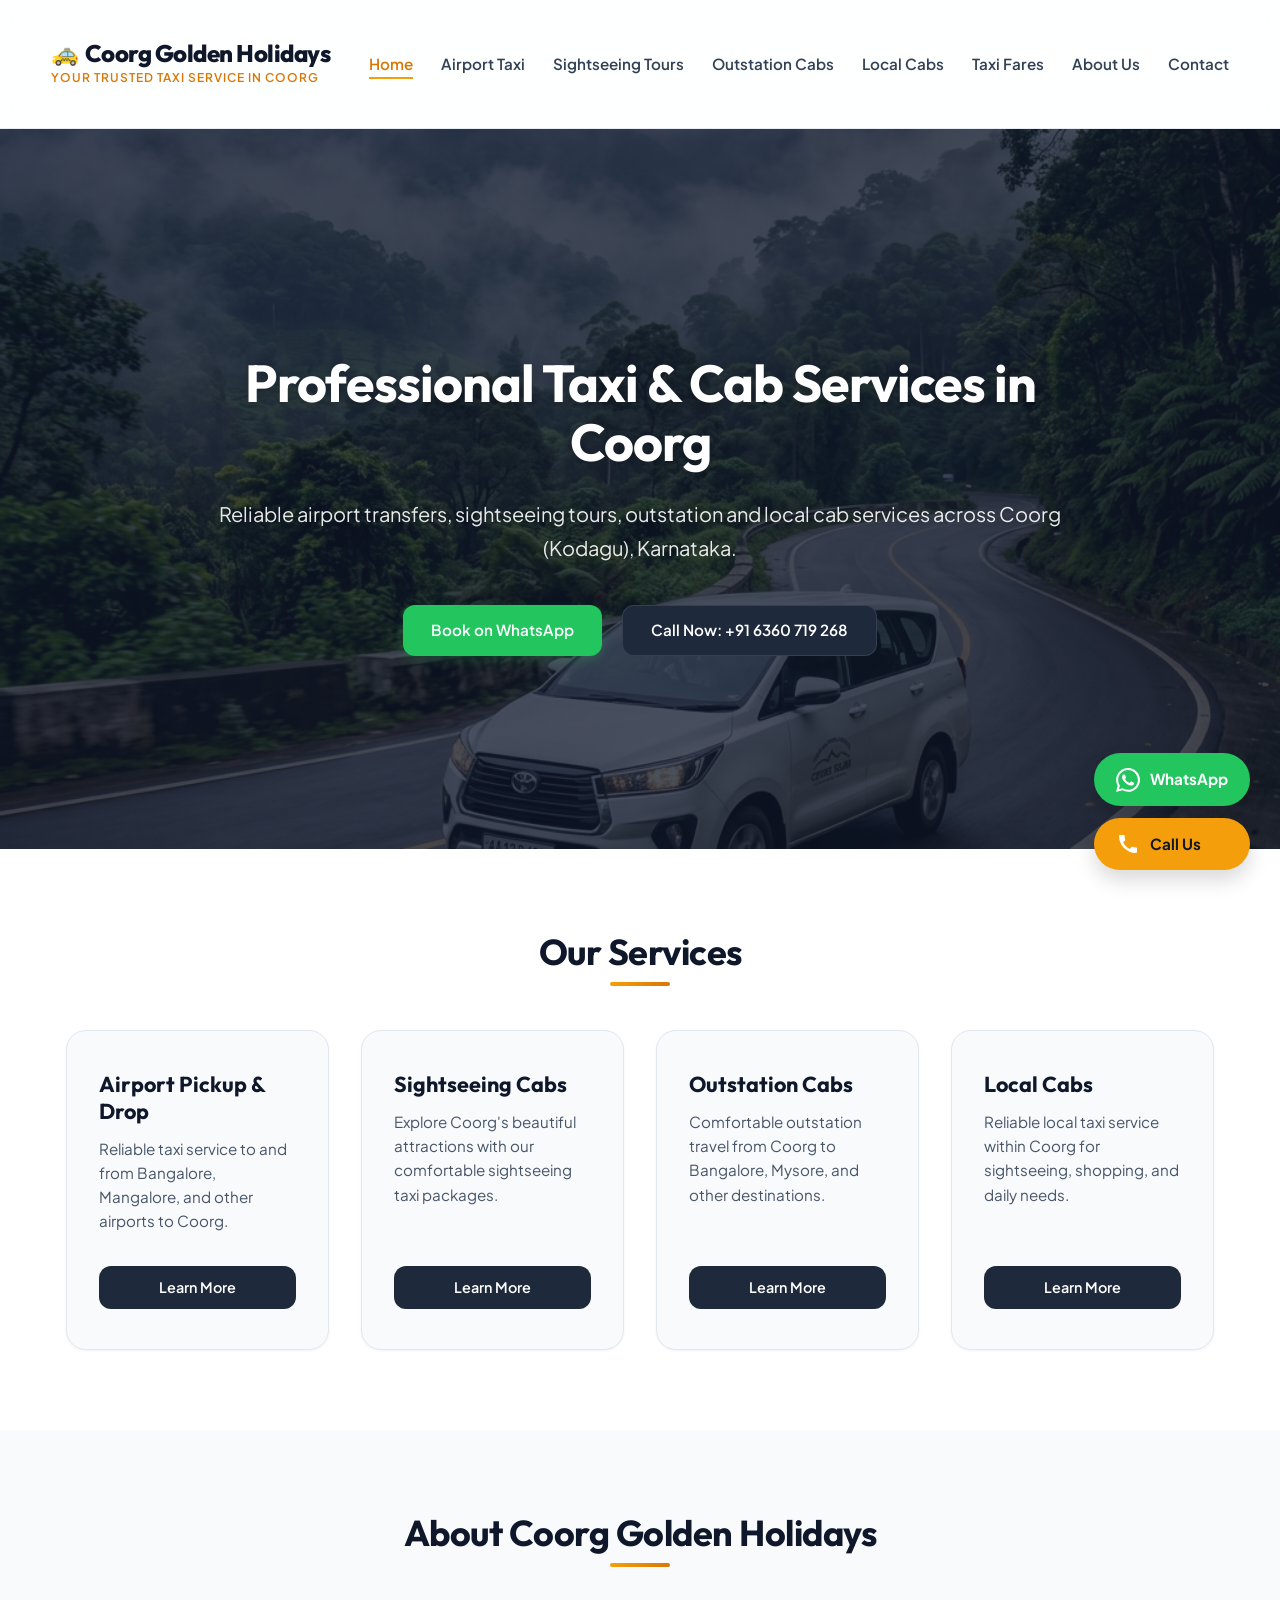
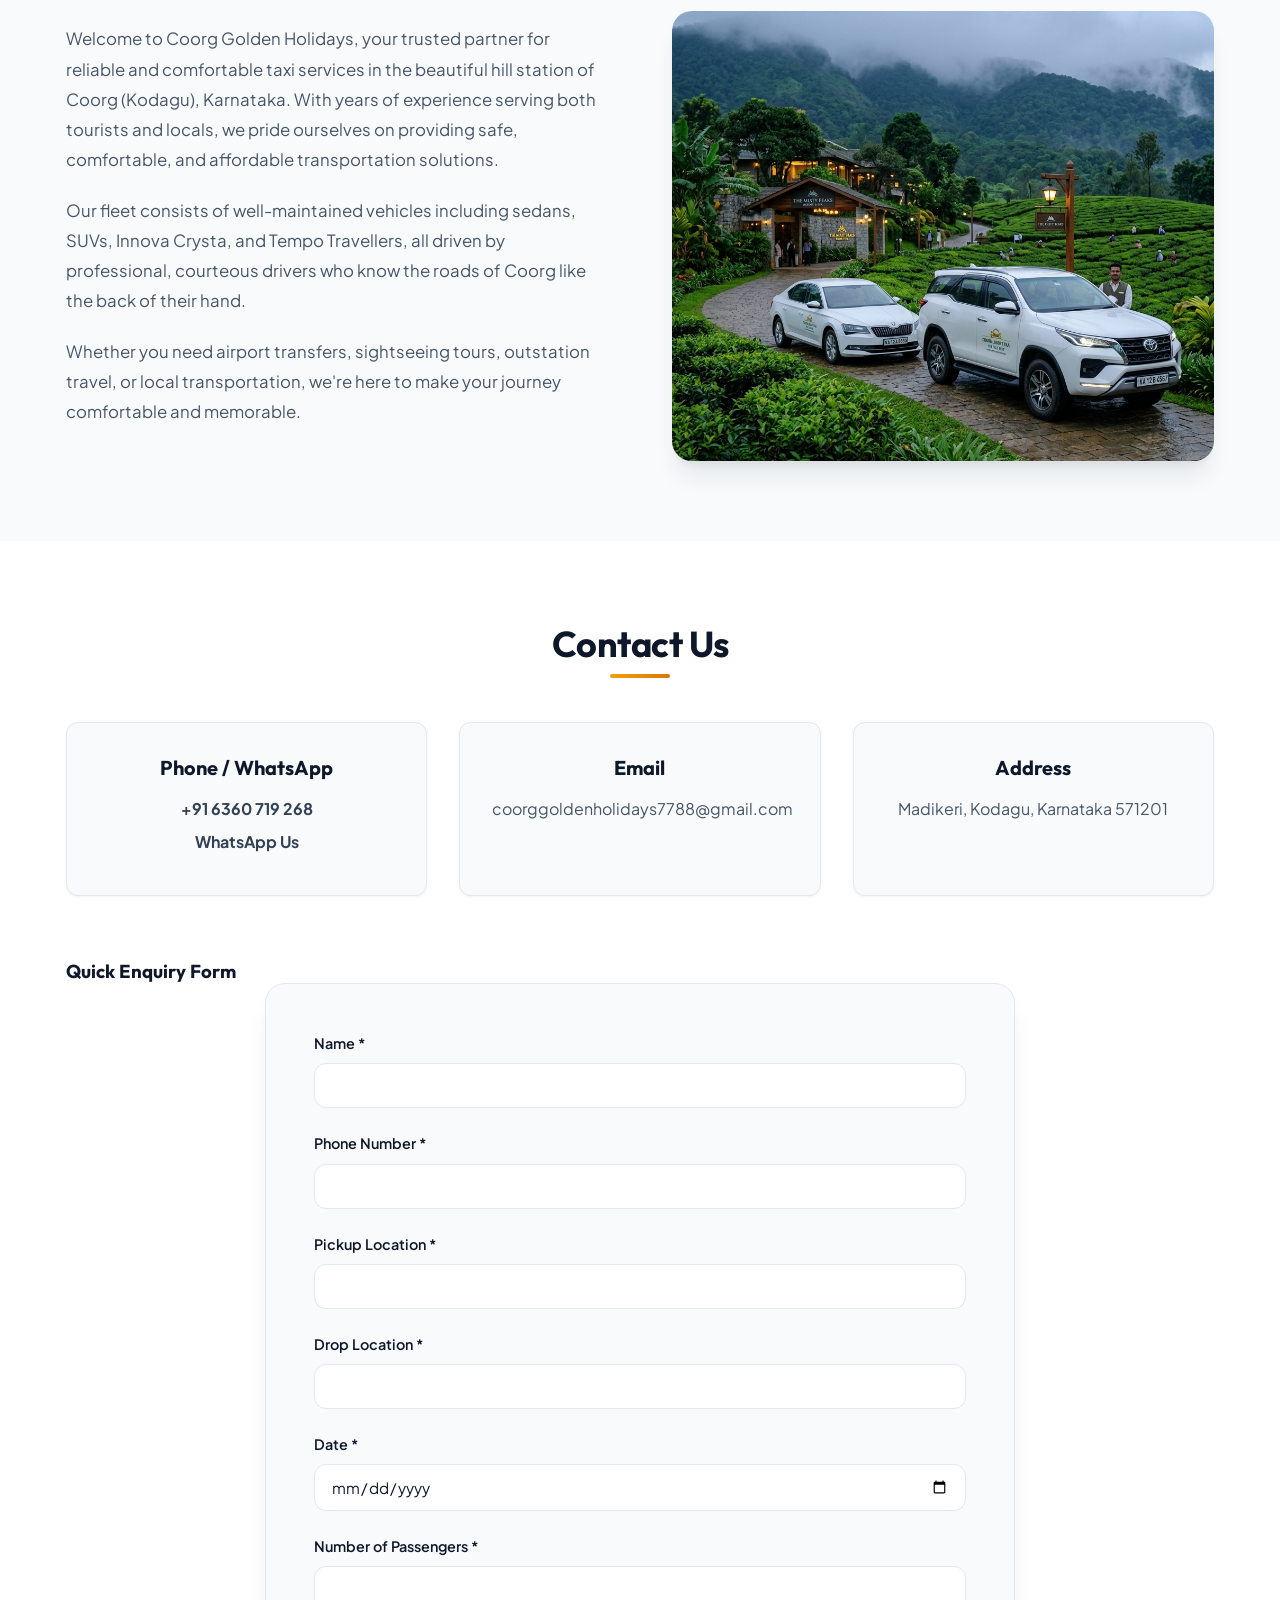
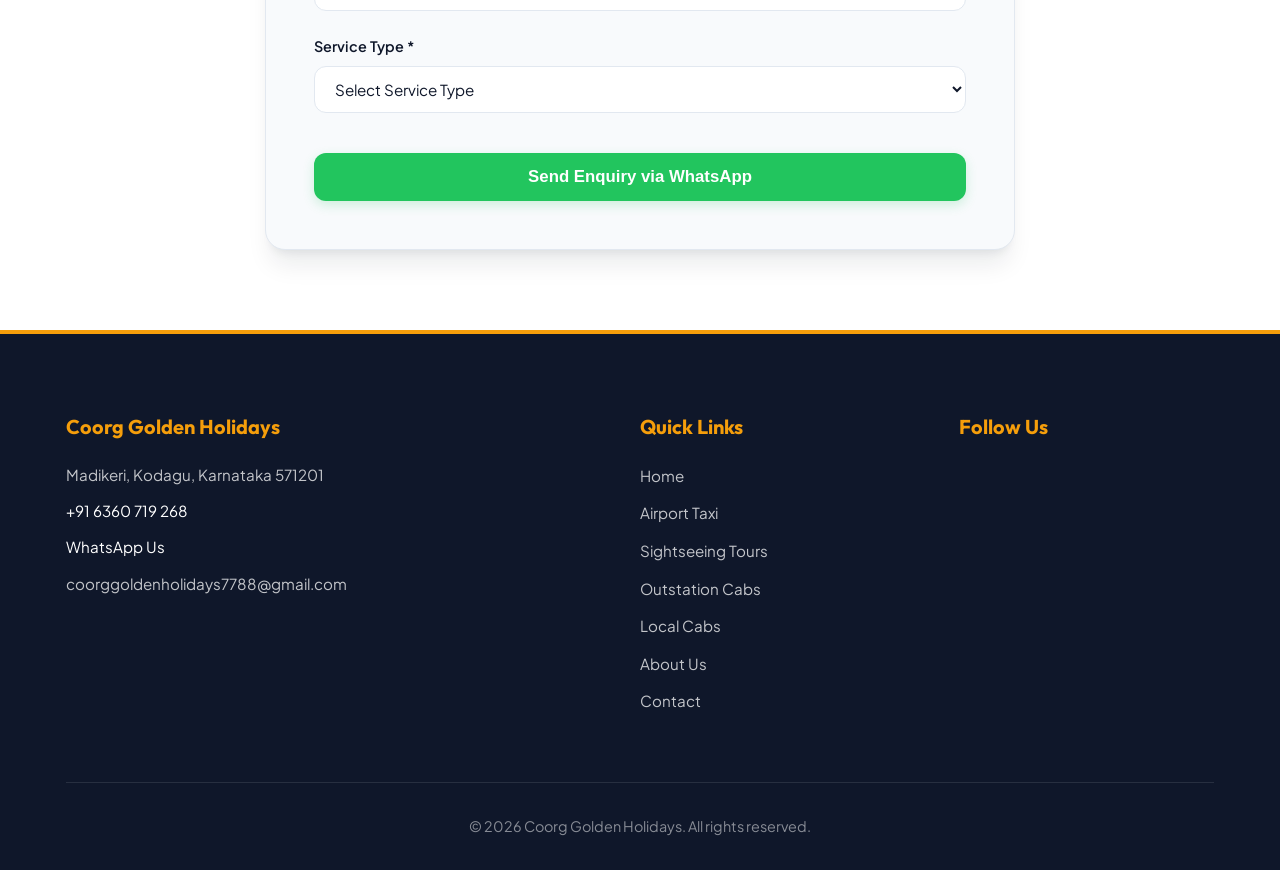
==== index.html @ 6ecfc093 "first commit" ====
<!DOCTYPE html>
<html lang="en">

<head>
    <meta charset="UTF-8">
    <meta name="viewport" content="width=device-width, initial-scale=1.0">
    <title>Coorg Golden Holidays</title>
    <meta name="description"
        content="Professional taxi and cab rental services in Coorg (Kodagu), Karnataka. Airport transfers, sightseeing tours, outstation and local cabs.">
    <link rel="canonical" href="https://coorggoldenholidays.github.io/">
    <meta property="og:title" content="Coorg Golden Holidays">
    <meta property="og:description"
        content="Professional taxi and cab rental services in Coorg (Kodagu), Karnataka. Airport transfers, sightseeing tours, outstation and local cabs.">
    <meta property="og:image" content="https://coorggoldenholidays.github.io/assets/images/hero.png">
    <meta property="og:url" content="https://coorggoldenholidays.github.io/">
    <meta property="og:type" content="website">
    <link rel="stylesheet" href="assets/css/styles.css">
    <script src="assets/js/script.js" defer></script>
    <!-- Schema.org markup for LocalBusiness -->
    <script type="application/ld+json">
    {
      "@context": "https://schema.org/",
      "@type": "LocalBusiness",
      "name": "Coorg Golden Holidays",
      "url": "https://coorggoldenholidays.github.io/",
      "logo": "https://coorggoldenholidays.github.io/assets/images/hero.png",
      "image": "https://coorggoldenholidays.github.io/assets/images/hero.png",
      "address": {
        "@type": "PostalAddress",
        "streetAddress": "Madikeri",
        "addressLocality": "Kodagu",
        "addressRegion": "Karnataka",
        "postalCode": "571201",
        "addressCountry": "IN"
      },
      "geo": {
        "@type": "GeoCoordinates",
        "latitude": "12.4214",
        "longitude": "75.7303"
      },
      "telephone": "+91-6360719268",
      "url": "https://coorggoldenholidays.github.io/",
      "sameAs": [
        "https://www.google.com/search?q=Coorg+Golden+Holidays"
      ],
      "priceRange": "₹500-₹10000",
      "servesArea": [
        "Coorg",
        "Madikeri",
        "Kushalnagar",
        "Virajpet",
        "Somwarpet",
        "Bangalore",
        "Mysore",
        "Mangalore",
        "Hassan",
        "Coorg",
        "Kodagu"
      ],
      "openingHours": "Mo, Tu, We, Th, Fr, Sa, Su 00:00-24:00",
      "contactPoint": {
        "@type": "ContactPoint",
        "telephone": "+91-6360719268",
        "contactType": "Customer Service"
      }
    }
    </script>
</head>

<body>
    <header>
        <div class="container">
            <a href="index.html" class="logo-link"><div class="logo">
                <h1>Coorg Golden Holidays</h1>
                <p>Your Trusted Taxi Service in Coorg</p>
            </div></a>
            <nav>
                <ul>
                    <li><a href="index.html">Home</a></li>
                    <li><a href="airport-taxi-coorg.html">Airport Taxi</a></li>
                    <li><a href="coorg-sightseeing-taxi.html">Sightseeing Tours</a></li>
                    <li><a href="outstation-cabs-coorg.html">Outstation Cabs</a></li>
                    <li><a href="local-taxi-madikeri.html">Local Cabs</a></li>
                    <li><a href="taxi-fare-coorg.html">Taxi Fares</a></li>
                    <li><a href="about.html">About Us</a></li>
                    <li><a href="contact.html">Contact</a></li>
                </ul>
            </nav>
        </div>
    </header>

    <main>
        <section id="home" class="hero">
            <div class="hero-content">
                <h1>Professional Taxi & Cab Services in Coorg</h1>
                <p>Reliable airport transfers, sightseeing tours, outstation and local cab services across Coorg
                    (Kodagu), Karnataka.</p>
                <div class="cta-buttons">
                    <a href="https://wa.me/916360719268?text=Hello%20Coorg%20Golden%20Holidays%2C%20I%20would%20like%20to%20book%20a%20taxi%20service."
                        class="whatsapp-btn">Book on WhatsApp</a>
                    <a href="tel:+916360719268" class="call-btn">Call Now: +91 6360 719 268</a>
                </div>
            </div>
        </section>

        <section id="services">
            <div class="container">
                <h2>Our Services</h2>
                <div class="services-grid">
                    <div class="service-card">
                        <h3>Airport Pickup & Drop</h3>
                        <p>Reliable taxi service to and from Bangalore, Mangalore, and other airports to Coorg.</p>
                        <a href="airport-taxi-coorg.html" class="btn-learn-more">Learn More</a>
                    </div>
                    <div class="service-card">
                        <h3>Sightseeing Cabs</h3>
                        <p>Explore Coorg's beautiful attractions with our comfortable sightseeing taxi packages.</p>
                        <a href="coorg-sightseeing-taxi.html" class="btn-learn-more">Learn More</a>
                    </div>
                    <div class="service-card">
                        <h3>Outstation Cabs</h3>
                        <p>Comfortable outstation travel from Coorg to Bangalore, Mysore, and other destinations.</p>
                        <a href="outstation-cabs-coorg.html" class="btn-learn-more">Learn More</a>
                    </div>
                    <div class="service-card">
                        <h3>Local Cabs</h3>
                        <p>Reliable local taxi service within Coorg for sightseeing, shopping, and daily needs.</p>
                        <a href="local-taxi-madikeri.html" class="btn-learn-more">Learn More</a>
                    </div>
                </div>
            </div>
        </section>

        <section id="about">
            <div class="container">
                <h2>About Coorg Golden Holidays</h2>
                <div class="about-content">
                    <div class="about-text">
                        <p>Welcome to Coorg Golden Holidays, your trusted partner for reliable and comfortable taxi
                            services in the beautiful hill station of Coorg (Kodagu), Karnataka. With years of
                            experience serving both tourists and locals, we pride ourselves on providing safe,
                            comfortable, and affordable transportation solutions.</p>
                        <p>Our fleet consists of well-maintained vehicles including sedans, SUVs, Innova Crysta, and
                            Tempo Travellers, all driven by professional, courteous drivers who know the roads of Coorg
                            like the back of their hand.</p>
                        <p>Whether you need airport transfers, sightseeing tours, outstation travel, or local
                            transportation, we're here to make your journey comfortable and memorable.</p>
                    </div>
                    <div class="about-image">
                        <img src="assets/images/about.png" alt="Coorg Golden Holidays Taxi Service in Coorg">
                    </div>
                </div>
            </div>
        </section>

        <section id="contact">
            <div class="container">
                <h2>Contact Us</h2>
                <div class="contact-info">
                    <div class="contact-item">
                        <h3>Phone / WhatsApp</h3>
                        <p><a href="tel:+916360719268">+91 6360 719 268</a></p>
                        <p><a href="https://wa.me/916360719268">WhatsApp Us</a></p>
                    </div>
                    <div class="contact-item">
                        <h3>Email</h3>
                        <p>coorggoldenholidays7788@gmail.com</p>
                    </div>
                    <div class="contact-item">
                        <h3>Address</h3>
                        <p>Madikeri, Kodagu, Karnataka 571201</p>
                    </div>
                </div>

                <h3>Quick Enquiry Form</h3>
                <form id="whatsapp-form" class="whatsapp-form">
                    <div class="form-group">
                        <label for="name">Name *</label>
                        <input type="text" id="name" name="name" required>
                    </div>
                    <div class="form-group">
                        <label for="phone">Phone Number *</label>
                        <input type="tel" id="phone" name="phone" required>
                    </div>
                    <div class="form-group">
                        <label for="pickup">Pickup Location *</label>
                        <input type="text" id="pickup" name="pickup" required>
                    </div>
                    <div class="form-group">
                        <label for="drop">Drop Location *</label>
                        <input type="text" id="drop" name="drop" required>
                    </div>
                    <div class="form-group">
                        <label for="date">Date *</label>
                        <input type="date" id="date" name="date" required>
                    </div>
                    <div class="form-group">
                        <label for="passengers">Number of Passengers *</label>
                        <input type="number" id="passengers" name="passengers" min="1" required>
                    </div>
                    <div class="form-group">
                        <label for="service">Service Type *</label>
                        <select id="service" name="service" required>
                            <option value="">Select Service Type</option>
                            <option value="airport">Airport Pickup & Drop</option>
                            <option value="sightseeing">Sightseeing Cabs / Tour Packages</option>
                            <option value="outstation">Outstation Cabs</option>
                            <option value="local">Local Cabs</option>
                        </select>
                    </div>
                    <button type="submit" class="whatsapp-btn">Send Enquiry via WhatsApp</button>
                </form>
            </div>
        </section>
    </main>

    <footer>
        <div class="container">
            <div class="footer-content">
                <div class="footer-info">
                    <h3>Coorg Golden Holidays</h3>
                    <p>Madikeri, Kodagu, Karnataka 571201</p>
                    <p><a href="tel:+916360719268">+91 6360 719 268</a></p>
                    <p><a href="https://wa.me/916360719268">WhatsApp Us</a></p>
                    <p>coorggoldenholidays7788@gmail.com</p>
                </div>
                <div class="footer-links">
                    <h3>Quick Links</h3>
                    <ul>
                        <li><a href="index.html">Home</a></li>
                        <li><a href="airport-taxi-coorg.html">Airport Taxi</a></li>
                        <li><a href="coorg-sightseeing-taxi.html">Sightseeing Tours</a></li>
                        <li><a href="outstation-cabs-coorg.html">Outstation Cabs</a></li>
                        <li><a href="local-taxi-madikeri.html">Local Cabs</a></li>
                        <li><a href="about.html">About Us</a></li>
                        <li><a href="contact.html">Contact</a></li>
                    </ul>
                </div>
                <div class="footer-social">
                    <h3>Follow Us</h3>
                    <!-- Social media icons would go here -->
                </div>
            </div>
            <div class="footer-bottom">
                <p>&copy; 2025 Coorg Golden Holidays. All rights reserved.</p>
            </div>
        </div>
    </footer>

    <!-- Sticky WhatsApp and Call Buttons -->
    <div class="sticky-buttons">
        <a href="https://wa.me/916360719268" class="whatsapp-sticky">
            <svg width="24" height="24" viewBox="0 0 24 24" fill="white" xmlns="http://www.w3.org/2000/svg">
                <path
                    d="M17.472 14.382c-.297-.149-1.758-.867-2.03-.967-.273-.099-.471-.148-.67.15-.197.297-.767.966-.94 1.164-.173.199-.347.223-.644.075-.297-.15-1.255-.463-2.39-1.475-.883-.788-1.48-1.761-1.653-2.059-.173-.297-.018-.458.13-.606.134-.133.298-.347.446-.52.149-.174.198-.298.298-.497.099-.198.05-.371-.025-.52-.075-.149-.669-1.612-.916-2.207-.242-.579-.487-.5-.669-.51-.173-.008-.371-.01-.57-.01-.198 0-.52.074-.792.372-.272.297-1.04 1.016-1.04 2.479 0 1.462 1.065 2.875 1.213 3.074.149.198 2.096 3.2 5.077 4.487.709.306 1.262.489 1.694.625.712.227 1.36.195 1.871.118.571-.085 1.758-.719 2.006-1.413.248-.694.248-1.289.173-1.413-.074-.124-.272-.198-.57-.347m-5.421 7.403h-.004a9.87 9.87 0 01-5.031-1.378l-.361-.214-3.741.982.998-3.648-.235-.374a9.86 9.86 0 01-1.51-5.26c.001-5.45 4.436-9.884 9.888-9.884 2.64 0 5.122 1.03 6.988 2.898a9.825 9.825 0 012.893 6.994c-.003 5.45-4.437 9.884-9.885 9.884m8.413-18.297A11.815 11.815 0 0012.05 0C5.495 0 .16 5.335.157 11.892c0 2.096.547 4.142 1.588 5.945L.057 24l6.305-1.654a11.882 11.882 0 005.683 1.448h.005c6.554 0 11.89-5.335 11.893-11.893a11.821 11.821 0 00-3.48-8.413Z" />
            </svg>
            WhatsApp
        </a>
        <a href="tel:+916360719268" class="call-sticky">
            <svg width="24" height="24" viewBox="0 0 24 24" fill="white" xmlns="http://www.w3.org/2000/svg">
                <path
                    d="M20.01 15.38c-1.23 0-2.42-.2-3.53-.56-.35-.12-.74-.03-1.01.24l-1.57 1.97c-2.83-1.35-5.48-3.9-6.89-6.83l1.95-1.66c.27-.28.35-.67.24-1.02-.37-1.11-.56-2.3-.56-3.53 0-.54-.45-.99-.99-.99H4.19C3.65 3 3 3.24 3 3.99 3 13.28 10.73 21 20.01 21c.71 0 .99-.63.99-1.18v-3.45c0-.54-.45-.99-.99-.99z" />
            </svg>
            Call Us
        </a>
    </div>

    <script>
        document.getElementById('whatsapp-form').addEventListener('submit', function (e) {
            e.preventDefault();

            const name = document.getElementById('name').value;
            const phone = document.getElementById('phone').value;
            const pickup = document.getElementById('pickup').value;
            const drop = document.getElementById('drop').value;
            const date = document.getElementById('date').value;
            const passengers = document.getElementById('passengers').value;
            const service = document.getElementById('service').value;

            let serviceText = '';
            switch (service) {
                case 'airport':
                    serviceText = 'Airport Pickup & Drop';
                    break;
                case 'sightseeing':
                    serviceText = 'Sightseeing Cabs / Tour Packages';
                    break;
                case 'outstation':
                    serviceText = 'Outstation Cabs';
                    break;
                case 'local':
                    serviceText = 'Local Cabs';
                    break;
                default:
                    serviceText = 'Taxi Service';
            }

            const message = `Hello Coorg Golden Holidays,
            
Name: ${name}
Phone: ${phone}
Pickup Location: ${pickup}
Drop Location: ${drop}
Date: ${date}
Number of Passengers: ${passengers}
Service Type: ${serviceText}

Please provide availability and fare details.`;

            const encodedMessage = encodeURIComponent(message);
            const whatsappUrl = `https://wa.me/916360719268?text=${encodedMessage}`;

            window.open(whatsappUrl, '_blank');
        });
    </script>
</body>

</html>
---- assets/css/styles.css ----
@import url('https://fonts.googleapis.com/css2?family=Outfit:wght@300;400;500;600;700;800&family=Plus+Jakarta+Sans:wght@300;400;500;600;700;800&display=swap');

/* CSS Reset & Base */
* {
    margin: 0;
    padding: 0;
    box-sizing: border-box;
}

:root {
    --primary-color: #0f172a; /* Deep Slate 900 */
    --primary-light: #1e293b; /* Slate 800 */
    --primary-muted: #334155; /* Slate 700 */
    --accent-color: #f59e0b; /* Amber 500 (Taxi Yellow/Gold) */
    --accent-hover: #d97706; /* Amber 600 */
    --accent-light: #fef3c7; /* Amber 100 */
    --success-color: #22c55e; /* WhatsApp Green */
    --success-hover: #16a34a; 
    --text-color: #475569; /* Slate 600 */
    --text-dark: #0f172a; 
    --text-light: #94a3b8; /* Slate 400 */
    --light-bg: #f8fafc; /* Slate 50 */
    --border-color: #e2e8f0; /* Slate 200 */
    --white: #ffffff;
    --shadow-sm: 0 1px 3px rgba(0,0,0,0.05);
    --shadow: 0 10px 15px -3px rgba(0,0,0,0.05), 0 4px 6px -4px rgba(0,0,0,0.05);
    --shadow-lg: 0 20px 25px -5px rgba(15, 23, 42, 0.08), 0 8px 10px -6px rgba(15, 23, 42, 0.08);
    --border-radius: 12px;
    --border-radius-lg: 20px;
    --transition: all 0.3s cubic-bezier(0.4, 0, 0.2, 1);
    --font-primary: 'Plus Jakarta Sans', sans-serif;
    --font-heading: 'Outfit', sans-serif;
}

body {
    font-family: var(--font-primary);
    line-height: 1.6;
    color: var(--text-color);
    background-color: var(--light-bg);
    overflow-x: hidden;
}

.container {
    width: 92%;
    max-width: 1200px;
    margin: 0 auto;
    padding: 0 15px;
}

h1, h2, h3, h4, h5, h6 {
    font-family: var(--font-heading);
    color: var(--text-dark);
    font-weight: 700;
    line-height: 1.25;
}

a {
    text-decoration: none;
    color: inherit;
    transition: var(--transition);
}

img {
    max-width: 100%;
    height: auto;
    display: block;
}

/* Section Common Styling */
section {
    padding: 5rem 0;
}

section h2 {
    font-size: 2.25rem;
    text-align: center;
    margin-bottom: 3.5rem;
    position: relative;
    letter-spacing: -0.5px;
}

section h2::after {
    content: '';
    position: absolute;
    bottom: -12px;
    left: 50%;
    transform: translateX(-50%);
    width: 60px;
    height: 4px;
    background: linear-gradient(90deg, var(--accent-color), var(--accent-hover));
    border-radius: 2px;
}

/* Button & Call-to-Actions */
.btn, .whatsapp-btn, .call-btn, .btn-learn-more, .read-more {
    display: inline-flex;
    align-items: center;
    justify-content: center;
    padding: 12px 28px;
    border-radius: var(--border-radius);
    font-weight: 600;
    font-size: 0.95rem;
    transition: var(--transition);
    border: none;
    cursor: pointer;
    gap: 8px;
}

.btn-primary {
    background-color: var(--accent-color);
    color: var(--primary-color);
}

.btn-primary:hover {
    background-color: var(--accent-hover);
    transform: translateY(-2px);
    box-shadow: 0 8px 20px rgba(245, 158, 11, 0.3);
}

.btn-outline {
    background-color: transparent;
    border: 2px solid var(--accent-color);
    color: var(--accent-color);
}

.btn-outline:hover {
    background-color: var(--accent-color);
    color: var(--primary-color);
    transform: translateY(-2px);
}

.whatsapp-btn {
    background-color: var(--success-color);
    color: var(--white);
    box-shadow: 0 4px 12px rgba(34, 197, 94, 0.2);
}

.whatsapp-btn:hover {
    background-color: var(--success-hover);
    transform: translateY(-2px);
    box-shadow: 0 8px 20px rgba(34, 197, 94, 0.3);
}

.call-btn {
    background-color: var(--primary-light);
    color: var(--white);
    border: 1px solid rgba(255,255,255,0.1);
}

.call-btn:hover {
    background-color: var(--primary-color);
    color: var(--accent-color);
    border-color: var(--accent-color);
    transform: translateY(-2px);
}

.cta-section {
    display: flex;
    justify-content: center;
    gap: 1.5rem;
    margin-top: 3.5rem;
    margin-bottom: 2rem;
    flex-wrap: wrap;
}

.btn-learn-more, .read-more {
    padding: 10px 20px;
    font-size: 0.9rem;
    background-color: var(--primary-light);
    color: var(--white);
}

.btn-learn-more:hover, .read-more:hover {
    background-color: var(--accent-color);
    color: var(--primary-color);
    transform: translateX(4px);
}

/* Header & Navigation Styling */
header {
    background: rgba(255, 255, 255, 0.85);
    backdrop-filter: blur(12px);
    -webkit-backdrop-filter: blur(12px);
    border-bottom: 1px solid rgba(226, 232, 240, 0.8);
    position: sticky;
    top: 0;
    z-index: 1001;
    transition: var(--transition);
}

header .container {
    display: flex;
    justify-content: space-between;
    align-items: center;
    padding: 1.25rem 0;
}

.logo-link {
    text-decoration: none;
    color: inherit;
    display: flex;
}

.logo-link:hover .logo h1 {
    color: var(--accent-color);
}

.logo {
    display: flex;
    flex-direction: column;
}

.logo h1 {
    font-size: 1.5rem;
    font-weight: 800;
    color: var(--primary-color);
    letter-spacing: -0.5px;
    line-height: 1.1;
    display: flex;
    align-items: center;
    gap: 6px;
}

.logo h1::before {
    content: "🚕";
    font-size: 1.4rem;
}

.logo p {
    font-size: 0.75rem;
    color: var(--accent-hover);
    font-weight: 600;
    text-transform: uppercase;
    letter-spacing: 1px;
    margin-top: 2px;
}

nav ul {
    display: flex;
    list-style: none;
    gap: 1.75rem;
    align-items: center;
}

nav ul li a {
    font-weight: 600;
    color: var(--primary-muted);
    font-size: 0.95rem;
    padding: 6px 0;
    position: relative;
}

nav ul li a:hover {
    color: var(--accent-hover);
}

nav ul li a::after {
    content: '';
    position: absolute;
    bottom: 0;
    left: 0;
    width: 0;
    height: 2px;
    background: var(--accent-color);
    transition: var(--transition);
}

nav ul li a:hover::after,
nav ul li a.active::after {
    width: 100%;
}

nav ul li a.active {
    color: var(--accent-hover);
}

.mobile-menu-btn {
    display: none;
    background: none;
    border: none;
    color: var(--primary-color);
    cursor: pointer;
    padding: 8px;
    position: relative;
    z-index: 1003;
    transition: var(--transition);
}

.mobile-menu-btn:hover {
    color: var(--accent-color);
}

/* Hero Section */
.hero {
    background: linear-gradient(rgba(15, 23, 42, 0.75), rgba(15, 23, 42, 0.75)), url('../images/hero.png') center/cover no-repeat;
    color: var(--white);
    text-align: center;
    padding: 9rem 0 7rem;
    display: flex;
    align-items: center;
    justify-content: center;
    min-height: 80vh;
}

.hero-content {
    max-width: 850px;
    margin: 0 auto;
}

.hero-content h1 {
    font-size: 3.25rem;
    color: var(--white);
    margin-bottom: 1.5rem;
    letter-spacing: -1px;
    line-height: 1.15;
    text-shadow: 0 2px 10px rgba(0, 0, 0, 0.2);
}

.hero-content h1 span {
    color: var(--accent-color);
}

.hero-content p {
    font-size: 1.25rem;
    margin-bottom: 2.5rem;
    color: rgba(255, 255, 255, 0.9);
    line-height: 1.7;
    text-shadow: 0 1px 5px rgba(0, 0, 0, 0.2);
}

.hero-content .cta-buttons {
    display: flex;
    justify-content: center;
    gap: 1.25rem;
    flex-wrap: wrap;
}

/* Services Grid Section */
#services {
    background-color: var(--white);
}

.services-grid {
    display: grid;
    grid-template-columns: repeat(auto-fit, minmax(260px, 1fr));
    gap: 2rem;
}

.service-card {
    background: var(--light-bg);
    border: 1px solid var(--border-color);
    border-radius: var(--border-radius-lg);
    padding: 2.5rem 2rem;
    text-align: left;
    box-shadow: var(--shadow-sm);
    transition: var(--transition);
    display: flex;
    flex-direction: column;
    position: relative;
    overflow: hidden;
}

.service-card::before {
    content: '';
    position: absolute;
    top: 0;
    left: 0;
    width: 100%;
    height: 4px;
    background: linear-gradient(90deg, var(--accent-color), var(--accent-hover));
    transform: scaleX(0);
    transform-origin: left;
    transition: var(--transition);
}

.service-card:hover::before {
    transform: scaleX(1);
}

.service-card:hover {
    transform: translateY(-8px);
    box-shadow: var(--shadow-lg);
    background-color: var(--white);
    border-color: transparent;
}

.service-card .icon-container {
    width: 60px;
    height: 60px;
    background-color: var(--accent-light);
    border-radius: var(--border-radius);
    display: flex;
    align-items: center;
    justify-content: center;
    color: var(--accent-hover);
    margin-bottom: 1.5rem;
    transition: var(--transition);
}

.service-card:hover .icon-container {
    background-color: var(--primary-color);
    color: var(--accent-color);
}

.service-card h3 {
    font-size: 1.35rem;
    margin-bottom: 0.75rem;
}

.service-card p {
    margin-bottom: 2rem;
    font-size: 0.95rem;
    flex-grow: 1;
}

/* About Section Styles */
#about {
    background-color: var(--light-bg);
}

.about-content {
    display: grid;
    grid-template-columns: 1fr 1fr;
    gap: 4rem;
    align-items: center;
}

.about-text h2 {
    text-align: left;
    margin-bottom: 1.5rem;
}

.about-text h2::after {
    left: 0;
    transform: none;
}

.about-text p {
    margin-bottom: 1.25rem;
    font-size: 1.05rem;
    line-height: 1.8;
}

.about-features {
    display: grid;
    grid-template-columns: 1fr 1fr;
    gap: 1.5rem;
    margin-top: 2rem;
}

.about-features .feature {
    background: var(--white);
    padding: 1.5rem;
    border-radius: var(--border-radius);
    border-left: 4px solid var(--accent-color);
    box-shadow: var(--shadow-sm);
}

.about-features .feature h3 {
    font-size: 1.1rem;
    margin-bottom: 0.5rem;
}

.about-features .feature p {
    font-size: 0.85rem;
    margin-bottom: 0;
    color: var(--text-color);
    line-height: 1.5;
}

.about-image {
    position: relative;
    border-radius: var(--border-radius-lg);
    overflow: hidden;
    box-shadow: var(--shadow-lg);
}

.about-image img {
    width: 100%;
    height: 450px;
    object-fit: cover;
    transition: var(--transition);
}

.about-image:hover img {
    transform: scale(1.05);
}

.placeholder-image {
    background-color: var(--primary-color);
    height: 400px;
    display: flex;
    align-items: center;
    justify-content: center;
    color: var(--accent-color);
    font-family: var(--font-heading);
    font-weight: 700;
}

/* Contact & Forms Styling */
#contact {
    background-color: var(--white);
}

.contact-info {
    display: grid;
    grid-template-columns: repeat(auto-fit, minmax(280px, 1fr));
    gap: 2rem;
    margin-bottom: 4rem;
}

.contact-item {
    background: var(--light-bg);
    border: 1px solid var(--border-color);
    border-radius: var(--border-radius);
    padding: 2rem;
    text-align: center;
    box-shadow: var(--shadow-sm);
    transition: var(--transition);
}

.contact-item:hover {
    transform: translateY(-5px);
    box-shadow: var(--shadow);
    border-color: var(--accent-color);
}

.contact-item h3 {
    font-size: 1.25rem;
    margin-bottom: 1rem;
    color: var(--primary-color);
}

.contact-item p {
    margin-bottom: 0.5rem;
}

.contact-item a {
    color: var(--primary-muted);
    font-weight: 700;
}

.contact-item a:hover {
    color: var(--accent-hover);
}

.whatsapp-form {
    background: var(--light-bg);
    border: 1px solid var(--border-color);
    padding: 3rem;
    border-radius: var(--border-radius-lg);
    box-shadow: var(--shadow-lg);
    max-width: 750px;
    margin: 0 auto;
}

.form-grid {
    display: grid;
    grid-template-columns: 1fr 1fr;
    gap: 1.5rem;
}

.form-group {
    margin-bottom: 1.5rem;
}

.form-group.full-width {
    grid-column: 1 / -1;
}

.form-group label {
    display: block;
    margin-bottom: 0.5rem;
    font-weight: 600;
    color: var(--text-dark);
    font-size: 0.9rem;
}

.form-group input,
.form-group select,
.form-group textarea {
    width: 100%;
    padding: 12px 16px;
    border: 1px solid var(--border-color);
    border-radius: var(--border-radius);
    font-family: var(--font-primary);
    font-size: 0.95rem;
    background-color: var(--white);
    color: var(--text-dark);
    transition: var(--transition);
}

.form-group input:focus,
.form-group select:focus,
.form-group textarea:focus {
    outline: none;
    border-color: var(--accent-color);
    box-shadow: 0 0 0 3px rgba(245, 158, 11, 0.15);
}

.whatsapp-form button[type="submit"] {
    width: 100%;
    padding: 14px;
    font-size: 1.05rem;
    margin-top: 1rem;
}

/* Page Header (Subpages) */
.page-header {
    background: linear-gradient(rgba(15, 23, 42, 0.85), rgba(15, 23, 42, 0.85)), url('../images/hero.png') center/cover no-repeat;
    color: var(--white);
    text-align: center;
    padding: 6rem 0 5rem;
}

.page-header h1 {
    font-size: 2.75rem;
    color: var(--white);
    margin-bottom: 0.75rem;
    letter-spacing: -0.5px;
}

.page-header p {
    font-size: 1.15rem;
    color: rgba(255, 255, 255, 0.85);
    max-width: 800px;
    margin: 0 auto;
}

/* Subpages Content Styles */
.service-content {
    display: grid;
    grid-template-columns: 1fr 1fr;
    gap: 4rem;
    align-items: start;
    margin-bottom: 4rem;
}

.service-image {
    border-radius: var(--border-radius-lg);
    overflow: hidden;
    box-shadow: var(--shadow-lg);
}

.service-image img {
    width: 100%;
    height: 400px;
    object-fit: cover;
    transition: var(--transition);
}

.service-image:hover img {
    transform: scale(1.03);
}

.service-details h2 {
    text-align: left;
    margin-bottom: 1.5rem;
    font-size: 1.85rem;
}

.service-details h2::after {
    left: 0;
    transform: none;
}

.service-details h3 {
    font-size: 1.4rem;
    margin-top: 2rem;
    margin-bottom: 1rem;
    color: var(--primary-color);
}

.service-details p {
    margin-bottom: 1.25rem;
    font-size: 1.05rem;
    line-height: 1.75;
}

.service-details ul {
    margin: 1.5rem 0;
    padding-left: 1.5rem;
    list-style: none;
}

.service-details li {
    margin-bottom: 0.75rem;
    font-size: 1.05rem;
    position: relative;
    padding-left: 1.5rem;
}

.service-details li::before {
    content: "✓";
    position: absolute;
    left: 0;
    color: var(--accent-color);
    font-weight: 900;
}

/* Fare Table & Categories */
.fare-details {
    background-color: var(--white);
}

.fare-categories {
    margin-top: 3rem;
}

.fare-category {
    margin-bottom: 4rem;
}

.fare-category h3 {
    font-size: 1.6rem;
    margin-bottom: 1.5rem;
    color: var(--primary-color);
    border-left: 4px solid var(--accent-color);
    padding-left: 1rem;
}

.fare-table-container {
    overflow-x: auto;
    border-radius: var(--border-radius);
    box-shadow: var(--shadow);
    border: 1px solid var(--border-color);
    background: var(--white);
    margin-bottom: 1.5rem;
}

.fare-table {
    width: 100%;
    border-collapse: collapse;
    min-width: 700px;
}

.fare-table th,
.fare-table td {
    padding: 16px 20px;
    text-align: left;
}

.fare-table th {
    background-color: var(--primary-color);
    color: var(--white);
    font-weight: 700;
    font-size: 0.95rem;
}

.fare-table td {
    border-bottom: 1px solid var(--border-color);
    color: var(--text-color);
    font-size: 0.95rem;
}

.fare-table tr:last-child td {
    border-bottom: none;
}

.fare-table tr:hover {
    background-color: var(--light-bg);
}

/* FAQ Section */
.faq {
    margin-top: 4rem;
    background: var(--light-bg);
    padding: 4rem 2rem;
    border-radius: var(--border-radius-lg);
    border: 1px solid var(--border-color);
}

.faq h2 {
    font-size: 1.85rem;
    margin-bottom: 2.5rem;
}

.faq-item {
    margin-bottom: 1rem;
    border: 1px solid var(--border-color);
    border-radius: var(--border-radius);
    background-color: var(--white);
    overflow: hidden;
    box-shadow: var(--shadow-sm);
    transition: var(--transition);
}

.faq-question {
    padding: 1.25rem 1.5rem;
    cursor: pointer;
    display: flex;
    justify-content: space-between;
    align-items: center;
    user-select: none;
}

.faq-question h3 {
    margin: 0;
    font-size: 1.1rem;
    color: var(--text-dark);
}

.faq-question .arrow-icon {
    font-size: 1.2rem;
    font-weight: 700;
    color: var(--accent-color);
    transition: transform 0.3s ease;
}

.faq-answer {
    padding: 0 1.5rem;
    max-height: 0;
    overflow: hidden;
    transition: max-height 0.3s cubic-bezier(0.4, 0, 0.2, 1), padding 0.3s ease;
}

.faq-answer p {
    margin: 1rem 0;
    line-height: 1.6;
    font-size: 0.95rem;
}

.faq-item.active {
    border-color: var(--accent-color);
}

.faq-item.active .faq-question {
    background-color: var(--accent-light);
}

.faq-item.active .faq-question .arrow-icon {
    transform: rotate(180deg);
}

.faq-item.active .faq-answer {
    max-height: 250px;
    border-top: 1px solid var(--border-color);
}

/* Testimonials Slider Section */
.testimonials {
    background-color: var(--light-bg);
}

.testimonial-slider {
    display: grid;
    grid-template-columns: repeat(auto-fit, minmax(320px, 1fr));
    gap: 2rem;
    margin-top: 3rem;
}

.testimonial-card {
    background: var(--white);
    border-radius: var(--border-radius-lg);
    padding: 2.5rem 2rem;
    box-shadow: var(--shadow);
    border-left: 6px solid var(--accent-color);
    position: relative;
}

.testimonial-card::after {
    content: "“";
    position: absolute;
    top: 10px;
    right: 25px;
    font-size: 5rem;
    font-family: Georgia, serif;
    color: var(--border-color);
    line-height: 1;
    opacity: 0.4;
}

.testimonial-card p {
    font-style: italic;
    font-size: 1rem;
    margin-bottom: 1.5rem;
    line-height: 1.7;
    position: relative;
    z-index: 1;
}

.testimonial-card h4 {
    margin: 0;
    font-size: 1.15rem;
    color: var(--text-dark);
}

.testimonial-card .rating {
    color: var(--accent-color);
    margin-top: 0.4rem;
    letter-spacing: 2px;
    font-size: 0.9rem;
}

/* Fleet Showcase Styling */
.fleet-showcase {
    background-color: var(--white);
}

.fleet-grid {
    display: grid;
    grid-template-columns: repeat(auto-fit, minmax(260px, 1fr));
    gap: 2rem;
}

.fleet-item {
    background: var(--light-bg);
    border: 1px solid var(--border-color);
    border-radius: var(--border-radius-lg);
    overflow: hidden;
    box-shadow: var(--shadow-sm);
    text-align: center;
    padding: 1.75rem;
    transition: var(--transition);
}

.fleet-item:hover {
    transform: translateY(-6px);
    box-shadow: var(--shadow-lg);
    background-color: var(--white);
    border-color: var(--accent-light);
}

.fleet-item img {
    height: 180px;
    object-fit: cover;
    width: 100%;
    border-radius: var(--border-radius);
    margin-bottom: 1.5rem;
}

.fleet-item h3 {
    margin-bottom: 0.5rem;
    font-size: 1.3rem;
}

.fleet-item p {
    color: var(--text-color);
    font-size: 0.9rem;
    line-height: 1.5;
}

/* Blog Styles */
.blog-posts,
.posts-grid {
    display: grid;
    grid-template-columns: repeat(auto-fit, minmax(300px, 1fr));
    gap: 2rem;
    margin-top: 3rem;
}

.blog-card,
.post-card {
    background: var(--white);
    border: 1px solid var(--border-color);
    border-radius: var(--border-radius-lg);
    overflow: hidden;
    box-shadow: var(--shadow-sm);
    transition: var(--transition);
    display: flex;
    flex-direction: column;
    height: 100%;
}

.blog-card:hover,
.post-card:hover {
    transform: translateY(-6px);
    box-shadow: var(--shadow-lg);
    border-color: var(--accent-light);
}

.blog-card img,
.post-card img {
    height: 220px;
    object-fit: cover;
    width: 100%;
}

.blog-card-content,
.post-content {
    padding: 2rem;
    display: flex;
    flex-direction: column;
    flex-grow: 1;
}

.blog-card h3,
.post-card h3 {
    margin-bottom: 1rem;
    font-size: 1.35rem;
    line-height: 1.3;
}

.blog-card p,
.post-card p {
    margin-bottom: 1.5rem;
    color: var(--text-color);
    font-size: 0.95rem;
    line-height: 1.6;
    flex-grow: 1;
}

/* Footer Section Styling */
footer {
    background-color: var(--primary-color);
    color: var(--white);
    padding: 5rem 0 2rem;
    border-top: 4px solid var(--accent-color);
}

.footer-content {
    display: grid;
    grid-template-columns: 2fr 1fr 1fr;
    gap: 4rem;
    margin-bottom: 3.5rem;
}

.footer-info h3,
.footer-links h3,
.footer-social h3 {
    margin-bottom: 1.5rem;
    font-size: 1.25rem;
    color: var(--accent-color);
    font-weight: 700;
}

.footer-info p {
    margin-bottom: 0.75rem;
    font-size: 0.95rem;
    color: rgba(255, 255, 255, 0.75);
}

.footer-info a {
    color: var(--white);
}

.footer-info a:hover {
    color: var(--accent-color);
}

.footer-links ul {
    list-style: none;
}

.footer-links li {
    margin-bottom: 0.75rem;
}

.footer-links li a {
    color: rgba(255, 255, 255, 0.75);
    font-size: 0.95rem;
}

.footer-links li a:hover {
    color: var(--accent-color);
    padding-left: 4px;
}

.footer-social .social-icons {
    display: flex;
    gap: 1rem;
}

.footer-social a {
    width: 40px;
    height: 40px;
    background-color: var(--primary-light);
    border-radius: 50%;
    display: flex;
    align-items: center;
    justify-content: center;
    color: var(--white);
}

.footer-social a:hover {
    background-color: var(--accent-color);
    color: var(--primary-color);
    transform: translateY(-3px);
}

.footer-bottom {
    text-align: center;
    padding-top: 2rem;
    border-top: 1px solid rgba(255, 255, 255, 0.1);
    font-size: 0.9rem;
    color: rgba(255, 255, 255, 0.5);
}

/* Sticky Contact Actions */
.sticky-buttons {
    position: fixed;
    bottom: 30px;
    right: 30px;
    display: flex;
    flex-direction: column;
    gap: 12px;
    z-index: 1000;
}

.whatsapp-sticky,
.call-sticky {
    display: flex;
    align-items: center;
    gap: 10px;
    padding: 14px 22px;
    border-radius: 50px;
    font-weight: 700;
    font-size: 0.95rem;
    box-shadow: 0 10px 20px rgba(0, 0, 0, 0.15);
    color: var(--white);
}

.whatsapp-sticky {
    background-color: var(--success-color);
}

.whatsapp-sticky:hover {
    background-color: var(--success-hover);
    transform: translateY(-4px);
    box-shadow: 0 12px 24px rgba(34, 197, 94, 0.3);
}

.call-sticky {
    background-color: var(--accent-color);
    color: var(--primary-color);
}

.call-sticky:hover {
    background-color: var(--accent-hover);
    transform: translateY(-4px);
    box-shadow: 0 12px 24px rgba(245, 158, 11, 0.3);
}

/* Responsive Styles */
@media (max-width: 992px) {
    .about-content,
    .service-content {
        grid-template-columns: 1fr;
        gap: 3rem;
    }
    
    .about-image img,
    .service-image img {
        height: 350px;
    }
    
    .footer-content {
        grid-template-columns: 1fr 1fr;
        gap: 3rem;
    }
    
    .footer-info {
        grid-column: 1 / -1;
    }
}

@media (max-width: 768px) {
    section {
        padding: 3.5rem 0;
    }
    
    section h2 {
        font-size: 1.85rem;
        margin-bottom: 2.5rem;
    }
    
    .hero {
        padding: 7rem 0 5rem;
    }
    
    .hero-content h1 {
        font-size: 2.25rem;
    }
    
    .hero-content p {
        font-size: 1.05rem;
    }
    
    /* Navigation Mobile Toggle */
    .mobile-menu-btn {
        display: block;
    }
    
    nav ul {
        position: fixed;
        top: 0;
        right: -100%;
        width: 300px;
        height: 100vh;
        background: var(--primary-color);
        flex-direction: column;
        justify-content: flex-start;
        padding: 100px 30px;
        gap: 1.75rem;
        box-shadow: -8px 0 25px rgba(0, 0, 0, 0.2);
        z-index: 1002;
        transition: var(--transition);
        align-items: flex-start;
    }
    
    nav ul.active {
        right: 0;
    }
    
    nav ul li {
        width: 100%;
    }
    
    nav ul li a {
        color: rgba(255, 255, 255, 0.85);
        font-size: 1.15rem;
        display: block;
        padding: 8px 0;
        border-bottom: 1px solid rgba(255, 255, 255, 0.05);
        width: 100%;
    }
    
    nav ul li a::after {
        display: none;
    }
    
    nav ul li a.active,
    nav ul li a:hover {
        color: var(--accent-color);
    }
    
    .form-grid {
        grid-template-columns: 1fr;
        gap: 0;
    }
    
    .whatsapp-form {
        padding: 1.75rem;
    }
    
    .sticky-buttons {
        flex-direction: row;
        bottom: 15px;
        left: 5%;
        right: 5%;
        width: 90%;
        gap: 10px;
    }
    
    .whatsapp-sticky,
    .call-sticky {
        flex: 1;
        justify-content: center;
        padding: 12px;
        border-radius: 30px;
        font-size: 0.85rem;
    }
    
    .whatsapp-sticky span,
    .call-sticky span {
        display: inline;
    }
}

@media (max-width: 480px) {
    .hero-content h1 {
        font-size: 2rem;
    }
    
    .hero-content .cta-buttons {
        flex-direction: column;
        gap: 10px;
    }
    
    .hero-content .cta-buttons a {
        width: 100%;
    }
    
    .about-features {
        grid-template-columns: 1fr;
    }
    
    .logo h1 {
        font-size: 1.3rem;
    }
}
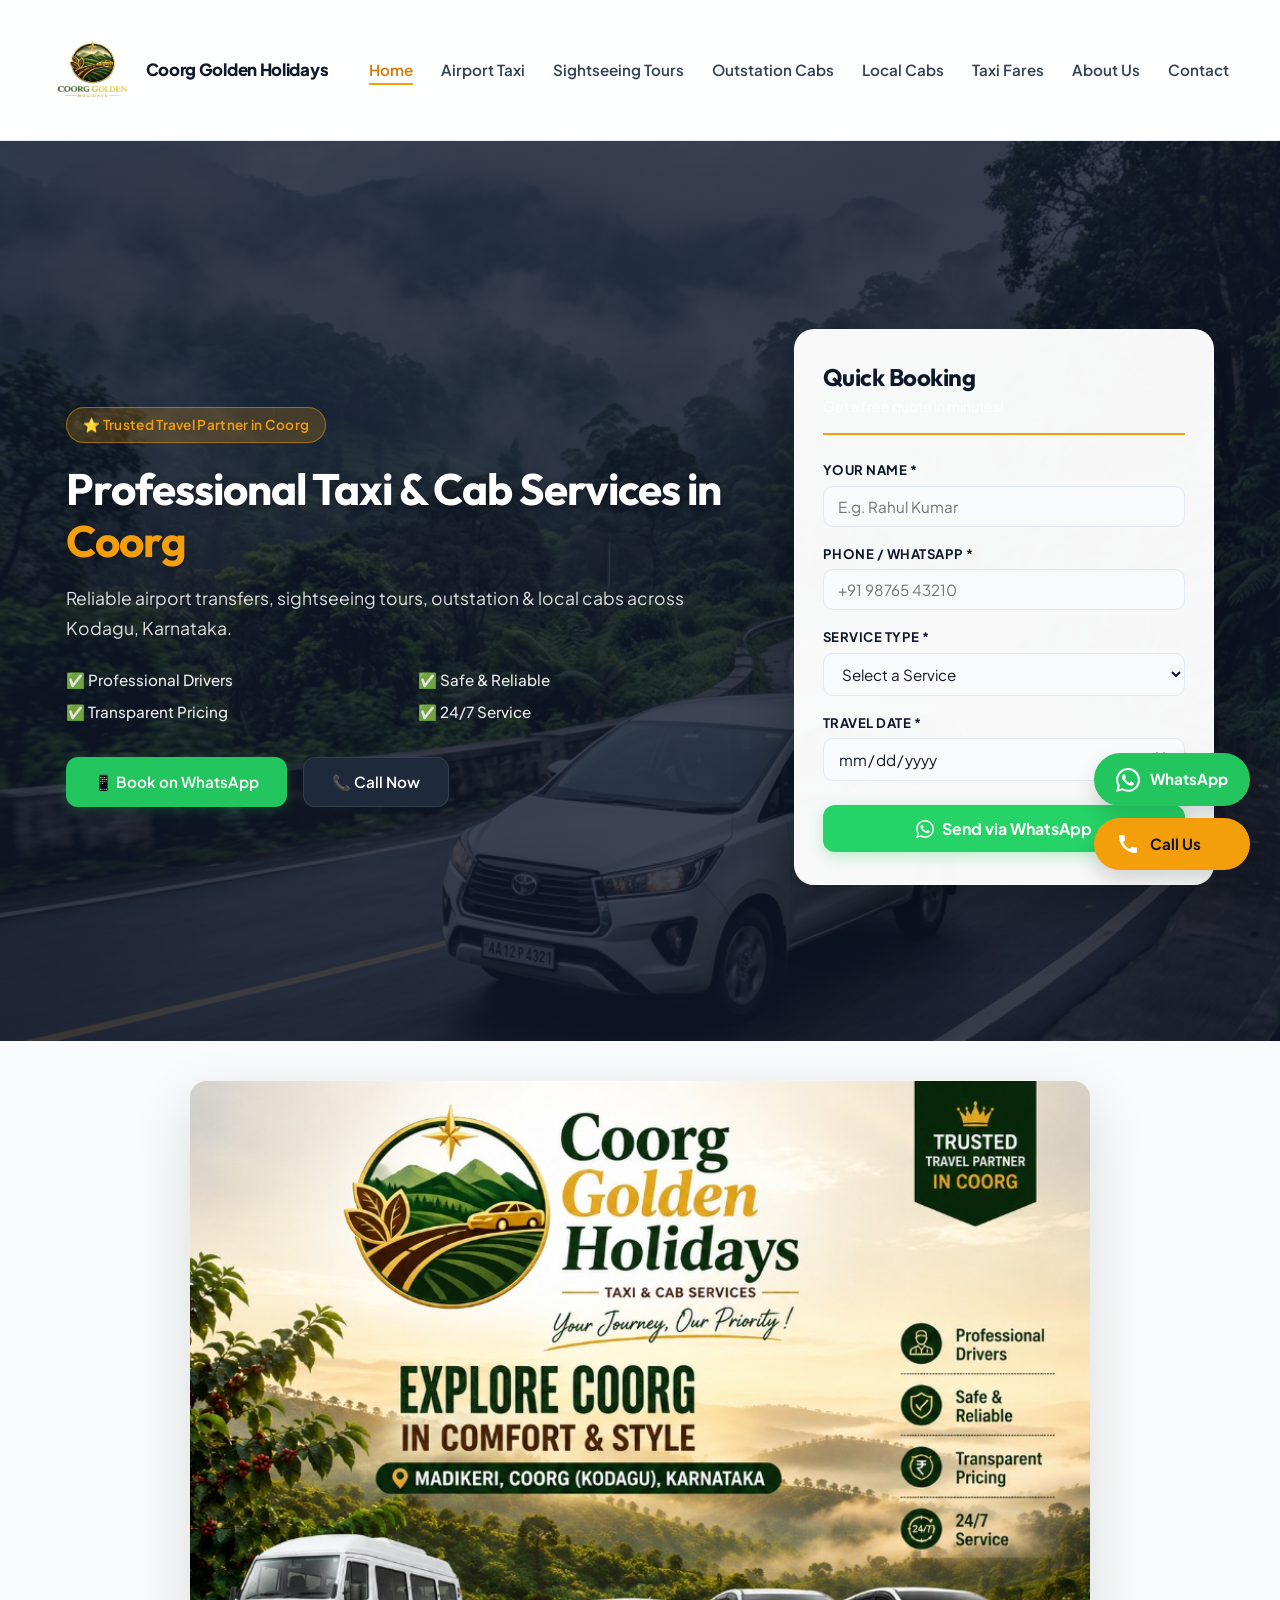
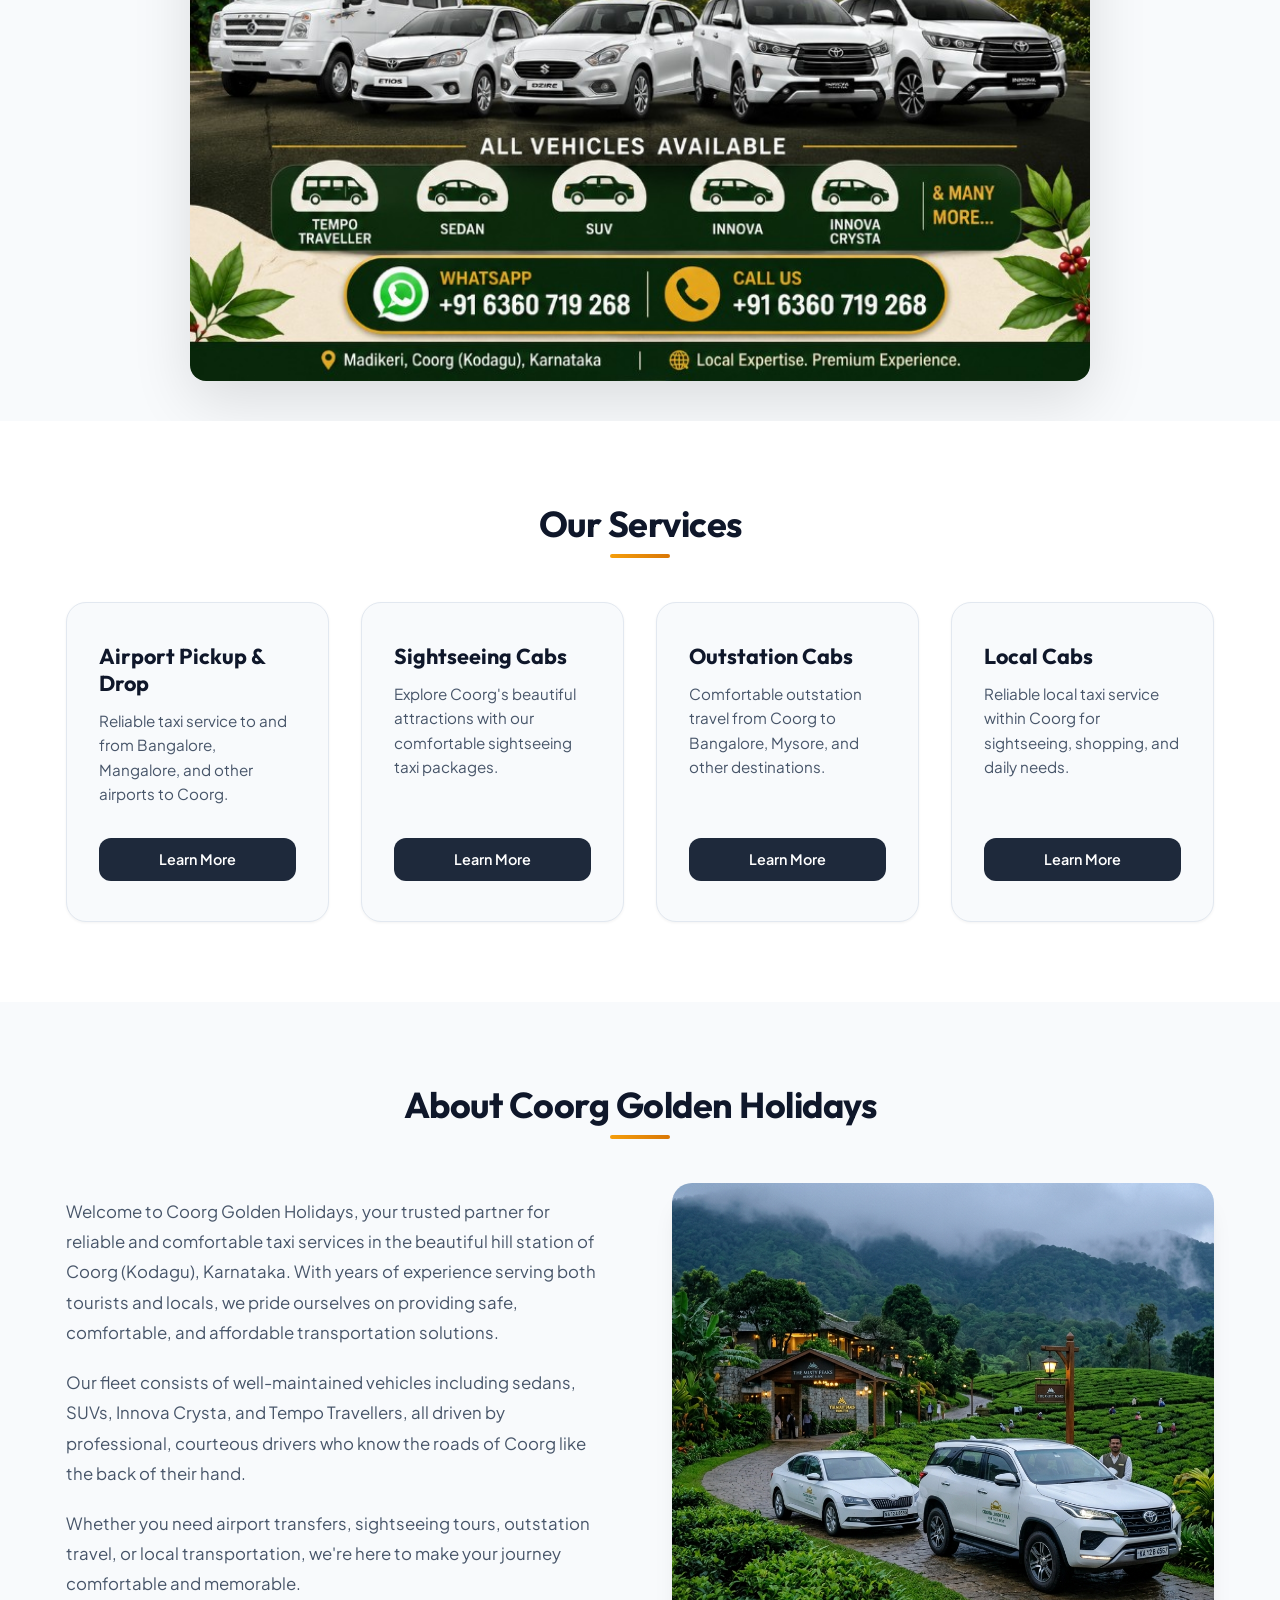
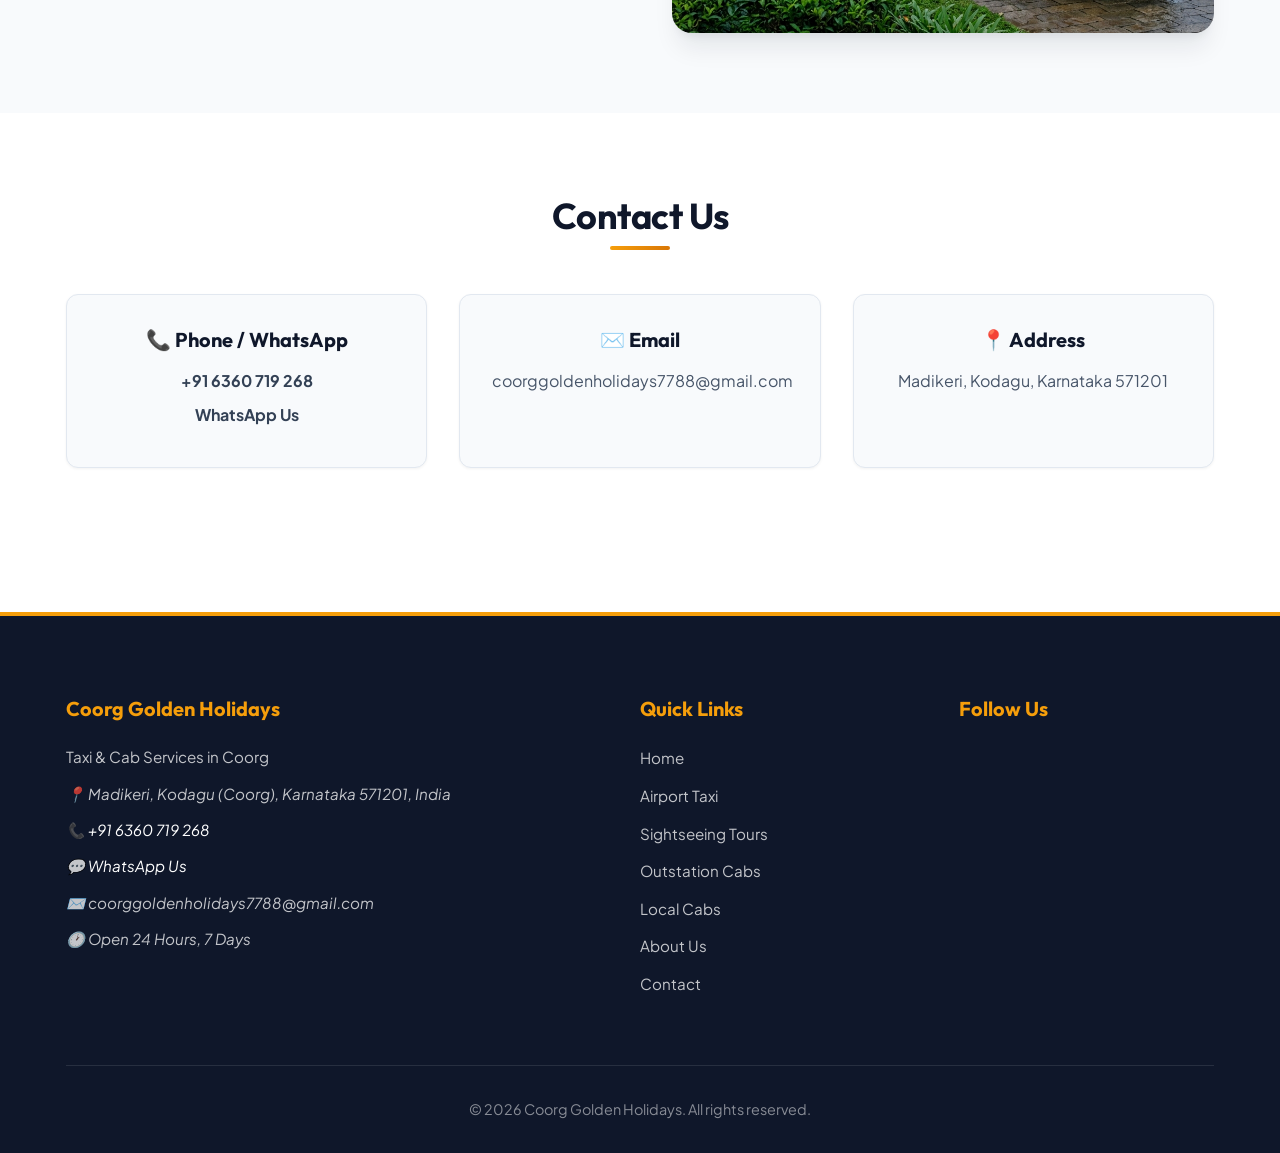
==== commit 68123b6b: "final corrections" ====
--- a/index.html
+++ b/index.html
@@ -7,12 +7,12 @@
     <title>Coorg Golden Holidays</title>
     <meta name="description"
         content="Professional taxi and cab rental services in Coorg (Kodagu), Karnataka. Airport transfers, sightseeing tours, outstation and local cabs.">
-    <link rel="canonical" href="https://coorggoldenholidays.github.io/">
+    <link rel="canonical" href="/">
     <meta property="og:title" content="Coorg Golden Holidays">
     <meta property="og:description"
         content="Professional taxi and cab rental services in Coorg (Kodagu), Karnataka. Airport transfers, sightseeing tours, outstation and local cabs.">
-    <meta property="og:image" content="https://coorggoldenholidays.github.io/assets/images/hero.png">
-    <meta property="og:url" content="https://coorggoldenholidays.github.io/">
+    <meta property="og:image" content="/assets/images/hero.png">
+    <meta property="og:url" content="/">
     <meta property="og:type" content="website">
     <link rel="stylesheet" href="assets/css/styles.css">
     <script src="assets/js/script.js" defer></script>
@@ -22,9 +22,9 @@
       "@context": "https://schema.org/",
       "@type": "LocalBusiness",
       "name": "Coorg Golden Holidays",
-      "url": "https://coorggoldenholidays.github.io/",
-      "logo": "https://coorggoldenholidays.github.io/assets/images/hero.png",
-      "image": "https://coorggoldenholidays.github.io/assets/images/hero.png",
+      "url": "/",
+      "logo": "/assets/images/hero.png",
+      "image": "/assets/images/hero.png",
       "address": {
         "@type": "PostalAddress",
         "streetAddress": "Madikeri",
@@ -39,7 +39,7 @@
         "longitude": "75.7303"
       },
       "telephone": "+91-6360719268",
-      "url": "https://coorggoldenholidays.github.io/",
+      "url": "/",
       "sameAs": [
         "https://www.google.com/search?q=Coorg+Golden+Holidays"
       ],
@@ -70,10 +70,10 @@
 <body>
     <header>
         <div class="container">
-            <a href="index.html" class="logo-link"><div class="logo">
-                <h1>Coorg Golden Holidays</h1>
-                <p>Your Trusted Taxi Service in Coorg</p>
-            </div></a>
+            <a href="index.html" class="logo-link">
+                <img src="assets/images/logo.png" alt="Coorg Golden Holidays Logo" class="header-logo">
+                <span class="logo-name">Coorg Golden Holidays</span>
+            </a>
             <nav>
                 <ul>
                     <li><a href="index.html">Home</a></li>
@@ -91,15 +91,66 @@
 
     <main>
         <section id="home" class="hero">
-            <div class="hero-content">
-                <h1>Professional Taxi & Cab Services in Coorg</h1>
-                <p>Reliable airport transfers, sightseeing tours, outstation and local cab services across Coorg
-                    (Kodagu), Karnataka.</p>
-                <div class="cta-buttons">
-                    <a href="https://wa.me/916360719268?text=Hello%20Coorg%20Golden%20Holidays%2C%20I%20would%20like%20to%20book%20a%20taxi%20service."
-                        class="whatsapp-btn">Book on WhatsApp</a>
-                    <a href="tel:+916360719268" class="call-btn">Call Now: +91 6360 719 268</a>
-                </div>
+            <div class="hero-inner container">
+                <!-- Left: Hero Content -->
+                <div class="hero-content">
+                    <span class="hero-badge">⭐ Trusted Travel Partner in Coorg</span>
+                    <h1>Professional Taxi &amp; Cab Services in <span>Coorg</span></h1>
+                    <p>Reliable airport transfers, sightseeing tours, outstation &amp; local cabs across Kodagu, Karnataka.</p>
+                    <ul class="hero-features">
+                        <li>✅ Professional Drivers</li>
+                        <li>✅ Safe &amp; Reliable</li>
+                        <li>✅ Transparent Pricing</li>
+                        <li>✅ 24/7 Service</li>
+                    </ul>
+                    <div class="cta-buttons">
+                        <a href="https://wa.me/916360719268?text=Hello%20Coorg%20Golden%20Holidays%2C%20I%20would%20like%20to%20book%20a%20taxi%20service." class="whatsapp-btn">📱 Book on WhatsApp</a>
+                        <a href="tel:+916360719268" class="call-btn">📞 Call Now</a>
+                    </div>
+                </div>
+
+                <!-- Right: Quick Enquiry Form -->
+                <div class="hero-form-card">
+                    <div class="hero-form-header">
+                        <h2>Quick Booking</h2>
+                        <p>Get a free quote in minutes!</p>
+                    </div>
+                    <form id="whatsapp-form" class="hero-form">
+                        <div class="hero-form-group">
+                            <label for="name">Your Name *</label>
+                            <input type="text" id="name" name="name" placeholder="E.g. Rahul Kumar" required>
+                        </div>
+                        <div class="hero-form-group">
+                            <label for="phone">Phone / WhatsApp *</label>
+                            <input type="tel" id="phone" name="phone" placeholder="+91 98765 43210" required>
+                        </div>
+                        <div class="hero-form-group">
+                            <label for="service">Service Type *</label>
+                            <select id="service" name="service" required>
+                                <option value="">Select a Service</option>
+                                <option value="airport">✈️ Airport Pickup / Drop</option>
+                                <option value="sightseeing">🏔️ Sightseeing Tour</option>
+                                <option value="outstation">🚗 Outstation Cab</option>
+                                <option value="local">📍 Local Cab</option>
+                            </select>
+                        </div>
+                        <div class="hero-form-group">
+                            <label for="date">Travel Date *</label>
+                            <input type="date" id="date" name="date" required>
+                        </div>
+                        <button type="submit" class="hero-form-btn">
+                            <svg width="18" height="18" viewBox="0 0 24 24" fill="currentColor"><path d="M17.472 14.382c-.297-.149-1.758-.867-2.03-.967-.273-.099-.471-.148-.67.15-.197.297-.767.966-.94 1.164-.173.199-.347.223-.644.075-.297-.15-1.255-.463-2.39-1.475-.883-.788-1.48-1.761-1.653-2.059-.173-.297-.018-.458.13-.606.134-.133.298-.347.446-.52.149-.174.198-.298.298-.497.099-.198.05-.371-.025-.52-.075-.149-.669-1.612-.916-2.207-.242-.579-.487-.5-.669-.51-.173-.008-.371-.01-.57-.01-.198 0-.52.074-.792.372-.272.297-1.04 1.016-1.04 2.479 0 1.462 1.065 2.875 1.213 3.074.149.198 2.096 3.2 5.077 4.487.709.306 1.262.489 1.694.625.712.227 1.36.195 1.871.118.571-.085 1.758-.719 2.006-1.413.248-.694.248-1.289.173-1.413-.074-.124-.272-.198-.57-.347m-5.421 7.403h-.004a9.87 9.87 0 01-5.031-1.378l-.361-.214-3.741.982.998-3.648-.235-.374a9.86 9.86 0 01-1.51-5.26c.001-5.45 4.436-9.884 9.888-9.884 2.64 0 5.122 1.03 6.988 2.898a9.825 9.825 0 012.893 6.994c-.003 5.45-4.437 9.884-9.885 9.884m8.413-18.297A11.815 11.815 0 0012.05 0C5.495 0 .16 5.335.157 11.892c0 2.096.547 4.142 1.588 5.945L.057 24l6.305-1.654a11.882 11.882 0 005.683 1.448h.005c6.554 0 11.89-5.335 11.893-11.893a11.821 11.821 0 00-3.48-8.413Z"/></svg>
+                            Send via WhatsApp
+                        </button>
+                    </form>
+                </div>
+            </div>
+        </section>
+
+        <!-- Promo Banner -->
+        <section class="promo-banner-section">
+            <div class="promo-single">
+                <img src="assets/images/coorggoldenholidaysbanner.jpg" alt="Coorg Golden Holidays - Explore Coorg in Comfort &amp; Style - All Vehicles Available">
             </div>
         </section>
 
@@ -158,58 +209,19 @@
                 <h2>Contact Us</h2>
                 <div class="contact-info">
                     <div class="contact-item">
-                        <h3>Phone / WhatsApp</h3>
+                        <h3>📞 Phone / WhatsApp</h3>
                         <p><a href="tel:+916360719268">+91 6360 719 268</a></p>
                         <p><a href="https://wa.me/916360719268">WhatsApp Us</a></p>
                     </div>
                     <div class="contact-item">
-                        <h3>Email</h3>
+                        <h3>✉️ Email</h3>
                         <p>coorggoldenholidays7788@gmail.com</p>
                     </div>
                     <div class="contact-item">
-                        <h3>Address</h3>
+                        <h3>📍 Address</h3>
                         <p>Madikeri, Kodagu, Karnataka 571201</p>
                     </div>
                 </div>
-
-                <h3>Quick Enquiry Form</h3>
-                <form id="whatsapp-form" class="whatsapp-form">
-                    <div class="form-group">
-                        <label for="name">Name *</label>
-                        <input type="text" id="name" name="name" required>
-                    </div>
-                    <div class="form-group">
-                        <label for="phone">Phone Number *</label>
-                        <input type="tel" id="phone" name="phone" required>
-                    </div>
-                    <div class="form-group">
-                        <label for="pickup">Pickup Location *</label>
-                        <input type="text" id="pickup" name="pickup" required>
-                    </div>
-                    <div class="form-group">
-                        <label for="drop">Drop Location *</label>
-                        <input type="text" id="drop" name="drop" required>
-                    </div>
-                    <div class="form-group">
-                        <label for="date">Date *</label>
-                        <input type="date" id="date" name="date" required>
-                    </div>
-                    <div class="form-group">
-                        <label for="passengers">Number of Passengers *</label>
-                        <input type="number" id="passengers" name="passengers" min="1" required>
-                    </div>
-                    <div class="form-group">
-                        <label for="service">Service Type *</label>
-                        <select id="service" name="service" required>
-                            <option value="">Select Service Type</option>
-                            <option value="airport">Airport Pickup & Drop</option>
-                            <option value="sightseeing">Sightseeing Cabs / Tour Packages</option>
-                            <option value="outstation">Outstation Cabs</option>
-                            <option value="local">Local Cabs</option>
-                        </select>
-                    </div>
-                    <button type="submit" class="whatsapp-btn">Send Enquiry via WhatsApp</button>
-                </form>
             </div>
         </section>
     </main>
@@ -217,12 +229,36 @@
     <footer>
         <div class="container">
             <div class="footer-content">
-                <div class="footer-info">
-                    <h3>Coorg Golden Holidays</h3>
-                    <p>Madikeri, Kodagu, Karnataka 571201</p>
-                    <p><a href="tel:+916360719268">+91 6360 719 268</a></p>
-                    <p><a href="https://wa.me/916360719268">WhatsApp Us</a></p>
-                    <p>coorggoldenholidays7788@gmail.com</p>
+                <div class="footer-info" itemscope itemtype="https://schema.org/LocalBusiness">
+                    <h3 class="footer-brand" itemprop="name">Coorg Golden Holidays</h3>
+                    <p class="footer-tagline" itemprop="description">Taxi &amp; Cab Services in Coorg</p>
+                    <address class="footer-nap">
+                        <p itemprop="address" itemscope itemtype="https://schema.org/PostalAddress">
+                            <span class="nap-icon">📍</span>
+                            <span itemprop="streetAddress">Madikeri</span>,
+                            <span itemprop="addressLocality">Kodagu (Coorg)</span>,
+                            <span itemprop="addressRegion">Karnataka</span>
+                            <span itemprop="postalCode">571201</span>,
+                            <span itemprop="addressCountry">India</span>
+                        </p>
+                        <p>
+                            <span class="nap-icon">📞</span>
+                            <a href="tel:+916360719268" itemprop="telephone">+91 6360 719 268</a>
+                        </p>
+                        <p>
+                            <span class="nap-icon">💬</span>
+                            <a href="https://wa.me/916360719268" itemprop="telephone">WhatsApp Us</a>
+                        </p>
+                        <p>
+                            <span class="nap-icon">✉️</span>
+                            <span itemprop="email">coorggoldenholidays7788@gmail.com</span>
+                        </p>
+                        <p>
+                            <span class="nap-icon">🕐</span>
+                            <span itemprop="openingHours" content="Mo-Su 00:00-24:00">Open 24 Hours, 7 Days</span>
+                        </p>
+                    </address>
+                    <meta itemprop="priceRange" content="₹500-₹10000">
                 </div>
                 <div class="footer-links">
                     <h3>Quick Links</h3>
@@ -271,46 +307,34 @@
 
             const name = document.getElementById('name').value;
             const phone = document.getElementById('phone').value;
-            const pickup = document.getElementById('pickup').value;
-            const drop = document.getElementById('drop').value;
+            const service = document.getElementById('service').value;
             const date = document.getElementById('date').value;
-            const passengers = document.getElementById('passengers').value;
-            const service = document.getElementById('service').value;
-
-            let serviceText = '';
-            switch (service) {
-                case 'airport':
-                    serviceText = 'Airport Pickup & Drop';
-                    break;
-                case 'sightseeing':
-                    serviceText = 'Sightseeing Cabs / Tour Packages';
-                    break;
-                case 'outstation':
-                    serviceText = 'Outstation Cabs';
-                    break;
-                case 'local':
-                    serviceText = 'Local Cabs';
-                    break;
-                default:
-                    serviceText = 'Taxi Service';
-            }
-
-            const message = `Hello Coorg Golden Holidays,
-            
-Name: ${name}
-Phone: ${phone}
-Pickup Location: ${pickup}
-Drop Location: ${drop}
-Date: ${date}
-Number of Passengers: ${passengers}
-Service Type: ${serviceText}
-
-Please provide availability and fare details.`;
+
+            const serviceLabels = {
+                airport: 'Airport Pickup / Drop',
+                sightseeing: 'Sightseeing Tour',
+                outstation: 'Outstation Cab',
+                local: 'Local Cab'
+            };
+            const serviceText = serviceLabels[service] || 'Taxi Service';
+
+            // Format date from YYYY-MM-DD to DD-MM-YYYY
+            const [yyyy, mm, dd] = date.split('-');
+            const formattedDate = `${dd}-${mm}-${yyyy}`;
+
+            const message = `Hello Coorg Golden Holidays! 🙏
+
+I'd like to book a taxi service.
+
+👤 Name: ${name}
+📞 Phone: ${phone}
+🚖 Service: ${serviceText}
+📅 Travel Date: ${formattedDate}
+
+Kindly share availability and fare details. Thank you!`;
 
             const encodedMessage = encodeURIComponent(message);
-            const whatsappUrl = `https://wa.me/916360719268?text=${encodedMessage}`;
-
-            window.open(whatsappUrl, '_blank');
+            window.open(`https://wa.me/916360719268?text=${encodedMessage}`, '_blank');
         });
     </script>
 </body>
--- a/assets/css/styles.css
+++ b/assets/css/styles.css
@@ -197,42 +197,36 @@
 
 .logo-link {
     text-decoration: none;
-    color: inherit;
-    display: flex;
-}
-
-.logo-link:hover .logo h1 {
-    color: var(--accent-color);
-}
-
-.logo {
-    display: flex;
-    flex-direction: column;
-}
-
-.logo h1 {
-    font-size: 1.5rem;
+    display: flex;
+    align-items: center;
+    gap: 10px;
+    flex: 1;          /* fills space, pushes hamburger to the far right */
+}
+
+.logo-name {
+    font-size: 1.05rem;
     font-weight: 800;
     color: var(--primary-color);
-    letter-spacing: -0.5px;
-    line-height: 1.1;
-    display: flex;
-    align-items: center;
-    gap: 6px;
-}
-
-.logo h1::before {
-    content: "🚕";
-    font-size: 1.4rem;
-}
-
-.logo p {
-    font-size: 0.75rem;
+    line-height: 1.2;
+    letter-spacing: -0.3px;
+    white-space: nowrap;
+}
+
+.logo-link:hover .logo-name {
     color: var(--accent-hover);
-    font-weight: 600;
-    text-transform: uppercase;
-    letter-spacing: 1px;
-    margin-top: 2px;
+}
+
+.header-logo {
+    height: 60px;
+    width: auto;
+    display: block;
+    object-fit: contain;
+    transition: opacity 0.2s ease;
+    flex-shrink: 0;
+}
+
+.logo-link:hover .header-logo {
+    opacity: 0.85;
 }
 
 nav ul {
@@ -292,47 +286,197 @@
 
 /* Hero Section */
 .hero {
-    background: linear-gradient(rgba(15, 23, 42, 0.75), rgba(15, 23, 42, 0.75)), url('../images/hero.png') center/cover no-repeat;
+    background: linear-gradient(rgba(15, 23, 42, 0.80), rgba(15, 23, 42, 0.80)), url('../images/hero.png') center/cover no-repeat;
     color: var(--white);
-    text-align: center;
-    padding: 9rem 0 7rem;
+    padding: 7rem 0 5rem;
+    min-height: 100vh;
+    display: flex;
+    align-items: center;
+}
+
+.hero-inner {
+    display: grid;
+    grid-template-columns: 1fr 420px;
+    gap: 3rem;
+    align-items: center;
+}
+
+/* Promo Banner */
+.promo-banner-section {
+    background: var(--bg-light);
+    padding: 2.5rem 0;
+}
+
+.promo-single {
+    max-width: 900px;
+    margin: 0 auto;
+    border-radius: 16px;
+    overflow: hidden;
+    box-shadow: 0 20px 60px rgba(0, 0, 0, 0.12);
+}
+
+.promo-single img {
+    width: 100%;
+    height: auto;
+    display: block;
+}
+
+
+
+
+.hero-content {
+    text-align: left;
+}
+
+.hero-badge {
+    display: inline-block;
+    background: rgba(245, 158, 11, 0.2);
+    border: 1px solid rgba(245, 158, 11, 0.5);
+    color: var(--accent-color);
+    padding: 6px 16px;
+    border-radius: 50px;
+    font-size: 0.85rem;
+    font-weight: 600;
+    margin-bottom: 1.25rem;
+    letter-spacing: 0.3px;
+}
+
+.hero-content h1 {
+    font-size: 2.75rem;
+    color: var(--white);
+    margin-bottom: 1rem;
+    letter-spacing: -1px;
+    line-height: 1.2;
+    text-shadow: 0 2px 10px rgba(0, 0, 0, 0.3);
+}
+
+.hero-content h1 span {
+    color: var(--accent-color);
+}
+
+.hero-content > p {
+    font-size: 1.1rem;
+    margin-bottom: 1.5rem;
+    color: rgba(255, 255, 255, 0.85);
+    line-height: 1.7;
+}
+
+.hero-features {
+    list-style: none;
+    display: grid;
+    grid-template-columns: 1fr 1fr;
+    gap: 0.5rem 1.5rem;
+    margin-bottom: 2rem;
+}
+
+.hero-features li {
+    font-size: 0.95rem;
+    color: rgba(255, 255, 255, 0.9);
+    font-weight: 500;
+}
+
+.hero-content .cta-buttons {
+    display: flex;
+    justify-content: flex-start;
+    gap: 1rem;
+    flex-wrap: wrap;
+}
+
+/* Hero Form Card */
+.hero-form-card {
+    background: rgba(255, 255, 255, 0.97);
+    border-radius: 20px;
+    padding: 2rem 1.75rem;
+    box-shadow: 0 25px 60px rgba(0, 0, 0, 0.3);
+    border: 1px solid rgba(255,255,255,0.2);
+}
+
+.hero-form-header {
+    margin-bottom: 1.5rem;
+    border-bottom: 2px solid var(--accent-color);
+    padding-bottom: 1rem;
+}
+
+.hero-form-header h2 {
+    font-size: 1.5rem;
+    color: var(--primary-color);
+    margin-bottom: 0.2rem;
+    text-align: left;
+}
+
+.hero-form-header h2::after {
+    display: none;
+}
+
+.hero-form-header p {
+    font-size: 0.875rem;
+    color: var(--text-muted);
+    margin: 0;
+}
+
+.hero-form {
+    display: flex;
+    flex-direction: column;
+    gap: 1rem;
+}
+
+.hero-form-group {
+    display: flex;
+    flex-direction: column;
+    gap: 0.35rem;
+}
+
+.hero-form-group label {
+    font-size: 0.82rem;
+    font-weight: 700;
+    color: var(--text-dark);
+    text-transform: uppercase;
+    letter-spacing: 0.5px;
+}
+
+.hero-form-group input,
+.hero-form-group select {
+    padding: 10px 14px;
+    border: 1.5px solid #e2e8f0;
+    border-radius: 10px;
+    font-size: 0.95rem;
+    color: var(--text-dark);
+    background: #f8fafc;
+    transition: border-color 0.2s, box-shadow 0.2s;
+    font-family: var(--font-primary);
+}
+
+.hero-form-group input:focus,
+.hero-form-group select:focus {
+    outline: none;
+    border-color: var(--accent-color);
+    box-shadow: 0 0 0 3px rgba(245, 158, 11, 0.15);
+    background: white;
+}
+
+.hero-form-btn {
     display: flex;
     align-items: center;
     justify-content: center;
-    min-height: 80vh;
-}
-
-.hero-content {
-    max-width: 850px;
-    margin: 0 auto;
-}
-
-.hero-content h1 {
-    font-size: 3.25rem;
-    color: var(--white);
-    margin-bottom: 1.5rem;
-    letter-spacing: -1px;
-    line-height: 1.15;
-    text-shadow: 0 2px 10px rgba(0, 0, 0, 0.2);
-}
-
-.hero-content h1 span {
-    color: var(--accent-color);
-}
-
-.hero-content p {
-    font-size: 1.25rem;
-    margin-bottom: 2.5rem;
-    color: rgba(255, 255, 255, 0.9);
-    line-height: 1.7;
-    text-shadow: 0 1px 5px rgba(0, 0, 0, 0.2);
-}
-
-.hero-content .cta-buttons {
-    display: flex;
-    justify-content: center;
-    gap: 1.25rem;
-    flex-wrap: wrap;
+    gap: 8px;
+    background: #25D366;
+    color: white;
+    border: none;
+    padding: 13px 20px;
+    border-radius: 12px;
+    font-size: 1rem;
+    font-weight: 700;
+    cursor: pointer;
+    margin-top: 0.5rem;
+    transition: background 0.2s, transform 0.2s, box-shadow 0.2s;
+    font-family: var(--font-primary);
+    box-shadow: 0 4px 15px rgba(37, 211, 102, 0.3);
+}
+
+.hero-form-btn:hover {
+    background: #1ebe5d;
+    transform: translateY(-2px);
+    box-shadow: 0 8px 20px rgba(37, 211, 102, 0.4);
 }
 
 /* Services Grid Section */
@@ -1138,6 +1282,10 @@
         grid-template-columns: 1fr;
         gap: 3rem;
     }
+
+    .hero-inner {
+        grid-template-columns: 1fr;
+    }
     
     .about-image img,
     .service-image img {
@@ -1165,9 +1313,28 @@
     }
     
     .hero {
-        padding: 7rem 0 5rem;
-    }
-    
+        padding: 6rem 0 4rem;
+        min-height: auto;
+    }
+
+    .hero-inner {
+        grid-template-columns: 1fr;
+        gap: 2rem;
+    }
+
+    .hero-content {
+        text-align: center;
+    }
+
+    .hero-content .cta-buttons {
+        justify-content: center;
+    }
+
+    .hero-features {
+        grid-template-columns: 1fr 1fr;
+        justify-items: start;
+    }
+
     .hero-content h1 {
         font-size: 2.25rem;
     }
@@ -1180,7 +1347,22 @@
     .mobile-menu-btn {
         display: block;
     }
-    
+
+    /* Collapse nav's flex footprint so layout is [logo+name] [button] with no gap */
+    nav {
+        width: 0;
+        flex-shrink: 0;
+        overflow: visible;
+    }
+
+    .header-logo {
+        height: 48px;
+    }
+
+    .logo-name {
+        font-size: 0.9rem;
+    }
+
     nav ul {
         position: fixed;
         top: 0;
@@ -1197,7 +1379,7 @@
         transition: var(--transition);
         align-items: flex-start;
     }
-    
+
     nav ul.active {
         right: 0;
     }
